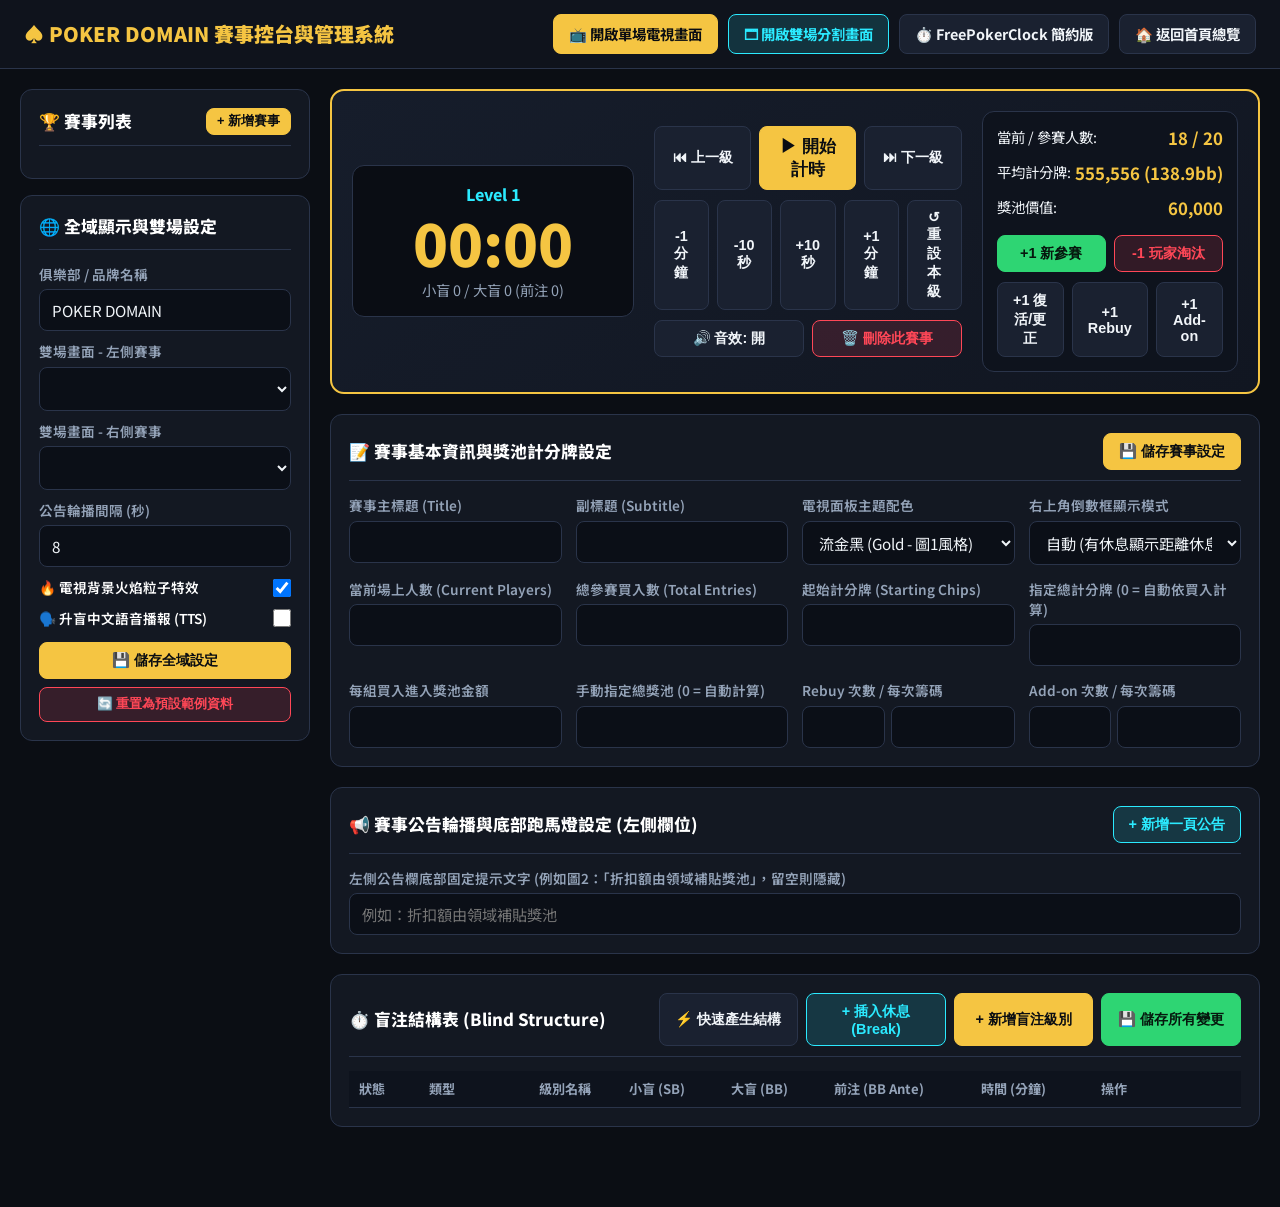
==== admin.html @ d347190b "Add files via upload" ====
<!DOCTYPE html>
<html lang="zh-Hant">
<head>
    <meta charset="UTF-8">
    <meta name="viewport" content="width=device-width, initial-scale=1.0">
    <title>賽事後台控台 - POKER DOMAIN</title>
    <link href="https://fonts.googleapis.com/css2?family=Noto+Sans+TC:wght@400;500;700;900&display=swap" rel="stylesheet">
    <style>
        :root {
            --bg: #0b0e14;
            --card: #131822;
            --card-alt: #1a2130;
            --border: #2a344a;
            --gold: #f5c542;
            --cyan: #2beaff;
            --green: #2ed573;
            --red: #ff4757;
            --text: #f1f5f9;
            --muted: #94a3b8;
        }
        * { box-sizing: border-box; margin: 0; padding: 0; }
        body {
            background: var(--bg);
            color: var(--text);
            font-family: 'Noto Sans TC', -apple-system, sans-serif;
            line-height: 1.5;
            padding-bottom: 60px;
        }
        .topbar {
            background: #0f131c;
            border-bottom: 1px solid var(--border);
            padding: 14px 24px;
            display: flex;
            justify-content: space-between;
            align-items: center;
            flex-wrap: wrap;
            gap: 12px;
            position: sticky;
            top: 0;
            z-index: 100;
        }
        .topbar-brand {
            display: flex;
            align-items: center;
            gap: 10px;
            font-weight: 900;
            font-size: 1.25rem;
            color: var(--gold);
            text-decoration: none;
        }
        .topbar-links { display: flex; gap: 10px; flex-wrap: wrap; }
        .btn {
            appearance: none;
            border: 1px solid var(--border);
            background: var(--card-alt);
            color: var(--text);
            padding: 8px 15px;
            border-radius: 8px;
            font-size: 0.9rem;
            font-weight: 700;
            cursor: pointer;
            text-decoration: none;
            display: inline-flex;
            align-items: center;
            justify-content: center;
            gap: 6px;
            transition: all 0.15s ease;
        }
        .btn:hover { border-color: var(--gold); color: var(--gold); }
        .btn-gold { background: var(--gold); color: #0a0d12; border-color: var(--gold); }
        .btn-gold:hover { background: #ffd45e; color: #000; }
        .btn-cyan { background: rgba(43,234,255,0.15); color: var(--cyan); border-color: var(--cyan); }
        .btn-cyan:hover { background: var(--cyan); color: #000; }
        .btn-green { background: var(--green); color: #06180e; border-color: var(--green); }
        .btn-red { background: rgba(255,71,87,0.15); color: var(--red); border-color: var(--red); }
        .btn-red:hover { background: var(--red); color: #fff; }
        .container {
            max-width: 1400px;
            margin: 20px auto;
            padding: 0 20px;
            display: grid;
            grid-template-columns: 290px 1fr;
            gap: 20px;
        }
        @media (max-width: 980px) { .container { grid-template-columns: 1fr; } }
        .sidebar { display: flex; flex-direction: column; gap: 16px; }
        .panel { background: var(--card); border: 1px solid var(--border); border-radius: 12px; padding: 18px; }
        .panel-title {
            font-size: 1.05rem;
            font-weight: 800;
            margin-bottom: 14px;
            display: flex;
            justify-content: space-between;
            align-items: center;
            color: #fff;
            border-bottom: 1px solid var(--border);
            padding-bottom: 10px;
        }
        .tourney-list { display: flex; flex-direction: column; gap: 8px; }
        .tourney-item {
            padding: 12px 14px;
            border-radius: 8px;
            border: 1px solid var(--border);
            background: var(--card-alt);
            cursor: pointer;
            transition: all 0.15s;
            display: flex;
            justify-content: space-between;
            align-items: center;
        }
        .tourney-item.active { border-color: var(--gold); background: rgba(245, 197, 66, 0.1); }
        .tourney-item-name { font-weight: 700; font-size: 0.95rem; }
        .tourney-item-meta { font-size: 0.8rem; color: var(--muted); margin-top: 2px; }
        .status-dot { width: 10px; height: 10px; border-radius: 50%; display: inline-block; }
        .status-dot.running { background: var(--green); box-shadow: 0 0 8px var(--green); }
        .status-dot.paused { background: var(--gold); }
        .main-col { display: flex; flex-direction: column; gap: 20px; }
        .live-deck {
            background: linear-gradient(145deg, #161d2b, #111621);
            border: 2px solid var(--gold);
            border-radius: 14px;
            padding: 20px;
            display: grid;
            grid-template-columns: 1.1fr 1.2fr 1fr;
            gap: 20px;
            align-items: center;
        }
        @media (max-width: 1100px) { .live-deck { grid-template-columns: 1fr; } }
        .live-clock-box { text-align: center; background: #0a0d14; border: 1px solid var(--border); border-radius: 12px; padding: 16px; }
        .live-clock-digits { font-size: 3.6rem; font-weight: 900; font-variant-numeric: tabular-nums; color: var(--gold); line-height: 1.05; margin: 6px 0; }
        .live-level-badge { font-size: 1rem; font-weight: 800; color: var(--cyan); }
        .deck-buttons-grid { display: flex; flex-direction: column; gap: 10px; }
        .btn-row { display: flex; gap: 8px; flex-wrap: wrap; }
        .btn-row .btn { flex: 1; }
        .player-quick-box { background: #0e131d; border: 1px solid var(--border); border-radius: 12px; padding: 14px; display: flex; flex-direction: column; gap: 10px; }
        .pq-stat { display: flex; justify-content: space-between; font-size: 0.9rem; }
        .pq-stat strong { font-size: 1.05rem; color: var(--gold); }
        .form-grid { display: grid; grid-template-columns: repeat(auto-fit, minmax(210px, 1fr)); gap: 14px; }
        .form-group { display: flex; flex-direction: column; gap: 5px; }
        .form-group label { font-size: 0.85rem; font-weight: 600; color: var(--muted); }
        input[type="text"], input[type="number"], select, textarea {
            background: #0b0f17;
            border: 1px solid var(--border);
            color: var(--text);
            padding: 9px 12px;
            border-radius: 8px;
            font-size: 0.95rem;
            font-family: inherit;
        }
        input:focus, select:focus, textarea:focus { outline: none; border-color: var(--gold); }
        .table-wrap { overflow-x: auto; }
        table.levels-table { width: 100%; border-collapse: collapse; font-size: 0.92rem; }
        table.levels-table th, table.levels-table td { padding: 8px 10px; border-bottom: 1px solid var(--border); text-align: left; }
        table.levels-table th { color: var(--muted); font-weight: 700; font-size: 0.82rem; background: #0e131d; }
        table.levels-table tr.current-row { background: rgba(245, 197, 66, 0.14); }
        table.levels-table tr.break-row { background: rgba(43, 234, 255, 0.08); }
        table.levels-table input { width: 100%; padding: 6px 8px; }
        .ann-item {
            background: var(--card-alt);
            border: 1px solid var(--border);
            border-radius: 8px;
            padding: 12px;
            margin-bottom: 10px;
            display: grid;
            grid-template-columns: 200px 1fr auto;
            gap: 10px;
            align-items: start;
        }
        @media (max-width: 768px) { .ann-item { grid-template-columns: 1fr; } }
        .toast {
            position: fixed;
            bottom: 24px;
            right: 24px;
            background: var(--green);
            color: #041b0d;
            padding: 12px 22px;
            border-radius: 8px;
            font-weight: 800;
            box-shadow: 0 8px 25px rgba(0,0,0,0.5);
            transform: translateY(100px);
            opacity: 0;
            transition: all 0.25s ease;
            z-index: 999;
        }
        .toast.show { transform: translateY(0); opacity: 1; }
    </style>
</head>
<body>
    <header class="topbar">
        <a href="index.html" class="topbar-brand">♠ POKER DOMAIN 賽事控台與管理系統</a>
        <div class="topbar-links">
            <a href="display.html" target="_blank" id="linkSingleView" class="btn btn-gold">📺 開啟單場電視畫面</a>
            <a href="dual.html" target="_blank" class="btn btn-cyan">🗔 開啟雙場分割畫面</a>
            <a href="freeclock.html" target="_blank" id="linkFreeClock" class="btn">⏱️ FreePokerClock 簡約版</a>
            <a href="index.html" class="btn">🏠 返回首頁總覽</a>
        </div>
    </header>

    <div class="container">
        <aside class="sidebar">
            <div class="panel">
                <div class="panel-title">
                    <span>🏆 賽事列表</span>
                    <button type="button" class="btn btn-gold" style="padding:4px 10px; font-size:0.8rem;" id="btnOpenCreate">+ 新增賽事</button>
                </div>
                <div class="tourney-list" id="tourneyList"></div>
            </div>

            <div class="panel" id="createPanel" style="display:none; border-color:var(--gold);">
                <div class="panel-title">✨ 建立新賽事</div>
                <div class="form-group" style="margin-bottom:10px;">
                    <label>賽事名稱</label>
                    <input type="text" id="newTourneyTitle" value="週末撲克錦標賽">
                </div>
                <div class="form-group" style="margin-bottom:10px;">
                    <label>盲注模板</label>
                    <select id="newTourneyTemplate">
                        <option value="standard">標準錦標賽 (20分鐘/級 + 休息)</option>
                        <option value="turbo">快速賽 Turbo (10分鐘/級)</option>
                        <option value="timed">限時錦標賽 (30分/60分)</option>
                    </select>
                </div>
                <div class="form-group" style="margin-bottom:14px;">
                    <label>視覺主題</label>
                    <select id="newTourneyTheme">
                        <option value="gold">流金黑 (Gold)</option>
                        <option value="cyan">電光藍 (Cyan)</option>
                        <option value="red">經典紅 (Red)</option>
                        <option value="emerald">撲克綠 (Emerald)</option>
                    </select>
                </div>
                <div class="btn-row">
                    <button type="button" class="btn btn-gold" id="btnConfirmCreate">建立</button>
                    <button type="button" class="btn" id="btnCancelCreate">取消</button>
                </div>
            </div>

            <div class="panel">
                <div class="panel-title">🌐 全域顯示與雙場設定</div>
                <div class="form-group" style="margin-bottom:10px;">
                    <label>俱樂部 / 品牌名稱</label>
                    <input type="text" id="setBrandName" value="POKER DOMAIN">
                </div>
                <div class="form-group" style="margin-bottom:10px;">
                    <label>雙場畫面 - 左側賽事</label>
                    <select id="setDualLeft"></select>
                </div>
                <div class="form-group" style="margin-bottom:10px;">
                    <label>雙場畫面 - 右側賽事</label>
                    <select id="setDualRight"></select>
                </div>
                <div class="form-group" style="margin-bottom:10px;">
                    <label>公告輪播間隔 (秒)</label>
                    <input type="number" id="setAnnInterval" min="3" max="120" value="8">
                </div>
                <div class="form-group" style="margin-bottom:10px; flex-direction:row; align-items:center; justify-content:space-between;">
                    <label style="color:#fff;">🔥 電視背景火焰粒子特效</label>
                    <input type="checkbox" id="setFireEffect" checked style="width:18px; height:18px;">
                </div>
                <div class="form-group" style="margin-bottom:14px; flex-direction:row; align-items:center; justify-content:space-between;">
                    <label style="color:#fff;">🗣️ 升盲中文語音播報 (TTS)</label>
                    <input type="checkbox" id="setVoiceEnabled" style="width:18px; height:18px;">
                </div>
                <button type="button" class="btn btn-gold" style="width:100%; margin-bottom:8px;" id="btnSaveGlobal">💾 儲存全域設定</button>
                <button type="button" class="btn btn-red" style="width:100%; font-size:0.8rem;" id="btnResetDemo">🔄 重置為預設範例資料</button>
            </div>
        </aside>

        <main class="main-col">
            <section class="live-deck">
                <div class="live-clock-box">
                    <div class="live-level-badge" id="rcLevelBadge">Level 1</div>
                    <div class="live-clock-digits" id="rcTimer">00:00</div>
                    <div style="font-size:0.9rem; color:var(--muted);" id="rcBlindsInfo">小盲 0 / 大盲 0 (前注 0)</div>
                </div>

                <div class="deck-buttons-grid">
                    <div class="btn-row">
                        <button type="button" class="btn" id="rcPrevLvl">⏮ 上一級</button>
                        <button type="button" class="btn btn-gold" id="rcPlayPause" style="font-size:1.05rem;">▶ 開始計時</button>
                        <button type="button" class="btn" id="rcNextLvl">⏭ 下一級</button>
                    </div>
                    <div class="btn-row">
                        <button type="button" class="btn" data-adj="-60">-1 分鐘</button>
                        <button type="button" class="btn" data-adj="-10">-10 秒</button>
                        <button type="button" class="btn" data-adj="10">+10 秒</button>
                        <button type="button" class="btn" data-adj="60">+1 分鐘</button>
                        <button type="button" class="btn" id="rcResetTime">↺ 重設本級</button>
                    </div>
                    <div class="btn-row">
                        <button type="button" class="btn" id="rcToggleSound">🔊 音效: 開</button>
                        <button type="button" class="btn btn-red" id="rcDeleteTourney">🗑️ 刪除此賽事</button>
                    </div>
                </div>

                <div class="player-quick-box">
                    <div class="pq-stat"><span>當前 / 參賽人數:</span><strong id="rcPlayersText">18 / 20</strong></div>
                    <div class="pq-stat"><span>平均計分牌:</span><strong id="rcAvgStackText">555,556 (138.9bb)</strong></div>
                    <div class="pq-stat"><span>獎池價值:</span><strong id="rcPrizeText">60,000</strong></div>
                    <div class="btn-row" style="margin-top:4px;">
                        <button type="button" class="btn btn-green" id="rcBtnBuyin">+1 新參賽</button>
                        <button type="button" class="btn btn-red" id="rcBtnBust">-1 玩家淘汰</button>
                    </div>
                    <div class="btn-row">
                        <button type="button" class="btn" id="rcBtnRevive">+1 復活/更正</button>
                        <button type="button" class="btn" id="rcBtnRebuy">+1 Rebuy</button>
                        <button type="button" class="btn" id="rcBtnAddon">+1 Add-on</button>
                    </div>
                </div>
            </section>

            <section class="panel">
                <div class="panel-title">
                    <span>📝 賽事基本資訊與獎池計分牌設定</span>
                    <button type="button" class="btn btn-gold" id="btnSaveTourneyTop">💾 儲存賽事設定</button>
                </div>
                <div class="form-grid">
                    <div class="form-group"><label>賽事主標題 (Title)</label><input type="text" id="f_title"></div>
                    <div class="form-group"><label>副標題 (Subtitle)</label><input type="text" id="f_subtitle"></div>
                    <div class="form-group">
                        <label>電視面板主題配色</label>
                        <select id="f_theme">
                            <option value="gold">流金黑 (Gold - 圖1風格)</option>
                            <option value="cyan">電光藍 (Cyan - 圖2風格)</option>
                            <option value="red">經典紅 (Red - FreePokerClock)</option>
                            <option value="emerald">皇家綠 (Emerald Green)</option>
                        </select>
                    </div>
                    <div class="form-group">
                        <label>右上角倒數框顯示模式</label>
                        <select id="f_right_top_mode">
                            <option value="auto">自動 (有休息顯示距離休息，否則距離結束)</option>
                            <option value="end">固定顯示「距離賽事結束」(如圖1)</option>
                            <option value="break">固定顯示「距離休息」(如圖2)</option>
                        </select>
                    </div>
                    <div class="form-group"><label>當前場上人數 (Current Players)</label><input type="number" id="f_current_players" min="0"></div>
                    <div class="form-group"><label>總參賽買入數 (Total Entries)</label><input type="number" id="f_total_entries" min="0"></div>
                    <div class="form-group"><label>起始計分牌 (Starting Chips)</label><input type="number" id="f_starting_chips" min="0" step="100"></div>
                    <div class="form-group"><label>指定總計分牌 (0 = 自動依買入計算)</label><input type="number" id="f_manual_total_chips" min="0" step="1000"></div>
                    <div class="form-group"><label>每組買入進入獎池金額</label><input type="number" id="f_buyin_prize" min="0" step="100"></div>
                    <div class="form-group"><label>手動指定總獎池 (0 = 自動計算)</label><input type="number" id="f_manual_prize_pool" min="0" step="100"></div>
                    <div class="form-group">
                        <label>Rebuy 次數 / 每次籌碼</label>
                        <div style="display:flex; gap:6px;">
                            <input type="number" id="f_rebuy_count" min="0" style="width:40%;">
                            <input type="number" id="f_rebuy_chips" min="0" step="1000" style="width:60%;">
                        </div>
                    </div>
                    <div class="form-group">
                        <label>Add-on 次數 / 每次籌碼</label>
                        <div style="display:flex; gap:6px;">
                            <input type="number" id="f_addon_count" min="0" style="width:40%;">
                            <input type="number" id="f_addon_chips" min="0" step="1000" style="width:60%;">
                        </div>
                    </div>
                </div>
            </section>

            <section class="panel">
                <div class="panel-title">
                    <span>📢 賽事公告輪播與底部跑馬燈設定 (左側欄位)</span>
                    <button type="button" class="btn btn-cyan" id="btnAddAnn">+ 新增一頁公告</button>
                </div>
                <div id="annListContainer"></div>
                <div class="form-group" style="margin-top:12px;">
                    <label>左側公告欄底部固定提示文字 (例如圖2：「折扣額由領域補貼獎池」，留空則隱藏)</label>
                    <input type="text" id="f_footer_notice" placeholder="例如：折扣額由領域補貼獎池">
                </div>
            </section>

            <section class="panel">
                <div class="panel-title">
                    <span>⏱️ 盲注結構表 (Blind Structure)</span>
                    <div class="btn-row">
                        <button type="button" class="btn" id="btnAutoGen">⚡ 快速產生結構</button>
                        <button type="button" class="btn btn-cyan" id="btnAddBreak">+ 插入休息 (Break)</button>
                        <button type="button" class="btn btn-gold" id="btnAddLevel">+ 新增盲注級別</button>
                        <button type="button" class="btn btn-green" id="btnSaveTourneyBottom">💾 儲存所有變更</button>
                    </div>
                </div>

                <div class="table-wrap">
                    <table class="levels-table">
                        <thead>
                            <tr>
                                <th style="width:70px;">狀態</th>
                                <th style="width:110px;">類型</th>
                                <th style="width:90px;">級別名稱</th>
                                <th>小盲 (SB)</th>
                                <th>大盲 (BB)</th>
                                <th>前注 (BB Ante)</th>
                                <th style="width:120px;">時間 (分鐘)</th>
                                <th style="width:150px;">操作</th>
                            </tr>
                        </thead>
                        <tbody id="levelsTableBody"></tbody>
                    </table>
                </div>
            </section>
        </main>
    </div>

    <div class="toast" id="toastMsg">✅ 已成功儲存變更並同步至電視畫面！</div>

    <script src="assets/js/local-backend.js"></script>
    <script>
        const urlParams = new URLSearchParams(window.location.search);
        let state = window.PokerLocalStore ? window.PokerLocalStore.getState() : {};
        let selectedId = urlParams.get('id') || 'tourney_1';
        let formLevels = [];
        let formAnns = [];
        let isEditingDirty = false;

        function showToast(msg = '✅ 已成功儲存變更並同步至電視畫面！') {
            const t = document.getElementById('toastMsg');
            t.textContent = msg;
            t.classList.add('show');
            setTimeout(() => t.classList.remove('show'), 2500);
        }

        function fmtNum(n) { return (Number(n) || 0).toLocaleString('en-US'); }
        function fmtClock(sec) {
            const s = Math.max(0, Math.floor(Number(sec) || 0));
            const m = Math.floor(s / 60);
            const r = s % 60;
            return (m < 10 ? '0' + m : m) + ':' + (r < 10 ? '0' + r : r);
        }

        async function apiCall(payload, toastText = null) {
            const res = await fetch('api.php', {
                method: 'POST',
                headers: { 'Content-Type': 'application/json' },
                body: JSON.stringify(payload)
            });
            const json = await res.json();
            if (json && json.ok) {
                state = json.data;
                if (!state.tournaments[selectedId]) {
                    selectedId = Object.keys(state.tournaments)[0];
                }
                if (toastText) {
                    isEditingDirty = false;
                    loadTournamentIntoForm();
                    showToast(toastText);
                } else {
                    renderLiveStatusOnly();
                }
            }
        }

        function renderSidebarAndSelects() {
            const listEl = document.getElementById('tourneyList');
            const selLeft = document.getElementById('setDualLeft');
            const selRight = document.getElementById('setDualRight');
            listEl.innerHTML = '';
            selLeft.innerHTML = '';
            selRight.innerHTML = '';

            const settings = state.settings || {};

            Object.values(state.tournaments || {}).forEach(t => {
                const item = document.createElement('div');
                item.className = 'tourney-item' + (t.id === selectedId ? ' active' : '');
                const cur = (t.computed && t.computed.current_level) || {};
                const lvlText = cur.type === 'break' ? '休息中' : ('Level ' + (cur.level || 1));
                item.innerHTML = `
                    <div>
                        <div class="tourney-item-name">${t.title}</div>
                        <div class="tourney-item-meta">${lvlText} • ${fmtClock(t.remaining_seconds)} • ${t.current_players}/${t.total_entries}人</div>
                    </div>
                    <span class="status-dot ${t.status === 'running' ? 'running' : 'paused'}"></span>
                `;
                item.onclick = () => {
                    selectedId = t.id;
                    isEditingDirty = false;
                    history.replaceState(null, '', 'admin.html?id=' + encodeURIComponent(selectedId));
                    loadTournamentIntoForm();
                    renderSidebarAndSelects();
                };
                listEl.appendChild(item);

                selLeft.add(new Option(t.title, t.id, false, settings.dual_left_id === t.id));
                selRight.add(new Option(t.title, t.id, false, settings.dual_right_id === t.id));
            });

            document.getElementById('linkSingleView').href = 'display.html?id=' + encodeURIComponent(selectedId);
            document.getElementById('linkFreeClock').href = 'freeclock.html?id=' + encodeURIComponent(selectedId);
        }

        function renderLiveStatusOnly() {
            renderSidebarAndSelects();
            const t = state.tournaments && state.tournaments[selectedId];
            if (!t) return;
            const c = t.computed || {};
            const cur = c.current_level || {};

            document.getElementById('rcLevelBadge').textContent = cur.type === 'break' ? '休息時間 (Break)' : `Level ${cur.level} (${t.status === 'running' ? '進行中' : '暫停中'})`;
            document.getElementById('rcTimer').textContent = fmtClock(t.remaining_seconds);
            document.getElementById('rcBlindsInfo').textContent = cur.type === 'break'
                ? '中場休息時間'
                : `小盲 ${fmtNum(cur.sb)} / 大盲 ${fmtNum(cur.bb)} (前注 ${fmtNum(cur.ante)})`;

            document.getElementById('rcPlayPause').textContent = t.status === 'running' ? '⏸ 暫停計時' : '▶ 開始計時';
            document.getElementById('rcToggleSound').textContent = t.sound_enabled ? '🔊 音效: 開' : '🔇 音效: 關';
            document.getElementById('rcPlayersText').textContent = `${t.current_players} / ${t.total_entries}`;
            document.getElementById('rcAvgStackText').textContent = `${fmtNum(c.avg_chips)} (${c.avg_bb}bb)`;
            document.getElementById('rcPrizeText').textContent = fmtNum(c.prize_pool);

            if (!isEditingDirty) {
                document.getElementById('f_current_players').value = t.current_players;
                document.getElementById('f_total_entries').value = t.total_entries;
                document.getElementById('f_rebuy_count').value = t.rebuy_count || 0;
                document.getElementById('f_addon_count').value = t.addon_count || 0;
            }

            const rows = document.querySelectorAll('#levelsTableBody tr');
            rows.forEach((r, idx) => r.classList.toggle('current-row', idx === t.current_level_index));
        }

        function loadTournamentIntoForm() {
            const t = state.tournaments && state.tournaments[selectedId];
            if (!t) return;

            const s = state.settings || {};
            document.getElementById('setBrandName').value = s.brand_name || 'POKER DOMAIN';
            document.getElementById('setAnnInterval').value = s.announcement_interval || 8;
            document.getElementById('setFireEffect').checked = s.fire_effect !== false;
            document.getElementById('setVoiceEnabled').checked = !!s.voice_enabled;

            document.getElementById('f_title').value = t.title || '';
            document.getElementById('f_subtitle').value = t.subtitle || '';
            document.getElementById('f_theme').value = t.theme || 'gold';
            document.getElementById('f_right_top_mode').value = t.right_top_mode || 'auto';
            document.getElementById('f_current_players').value = t.current_players ?? 0;
            document.getElementById('f_total_entries').value = t.total_entries ?? 0;
            document.getElementById('f_starting_chips').value = t.starting_chips ?? 30000;
            document.getElementById('f_manual_total_chips').value = t.manual_total_chips ?? 0;
            document.getElementById('f_buyin_prize').value = t.buyin_prize ?? 1000;
            document.getElementById('f_manual_prize_pool').value = t.manual_prize_pool ?? 0;
            document.getElementById('f_rebuy_count').value = t.rebuy_count ?? 0;
            document.getElementById('f_rebuy_chips').value = t.rebuy_chips ?? 30000;
            document.getElementById('f_addon_count').value = t.addon_count ?? 0;
            document.getElementById('f_addon_chips').value = t.addon_chips ?? 30000;
            document.getElementById('f_footer_notice').value = t.footer_notice || '';

            formAnns = JSON.parse(JSON.stringify(t.announcements || []));
            formLevels = JSON.parse(JSON.stringify(t.levels || []));

            renderAnnouncementsEditor();
            renderLevelsEditor();
            renderLiveStatusOnly();
        }

        function renderAnnouncementsEditor() {
            const container = document.getElementById('annListContainer');
            container.innerHTML = '';
            formAnns.forEach((ann, idx) => {
                const div = document.createElement('div');
                div.className = 'ann-item';
                div.innerHTML = `
                    <div class="form-group">
                        <label>公告標題 (第 ${idx + 1} 頁)</label>
                        <input type="text" value="${(ann.title || '').replace(/"/g, '&quot;')}" data-ann-title="${idx}">
                    </div>
                    <div class="form-group">
                        <label>公告內容 (支援多行換行)</label>
                        <textarea rows="2" data-ann-content="${idx}">${ann.content || ''}</textarea>
                    </div>
                    <div style="padding-top:22px;">
                        <button type="button" class="btn btn-red" data-ann-del="${idx}">刪除</button>
                    </div>
                `;
                container.appendChild(div);
            });

            container.querySelectorAll('[data-ann-title]').forEach(el => {
                el.oninput = (e) => { isEditingDirty = true; formAnns[e.target.dataset.annTitle].title = e.target.value; };
            });
            container.querySelectorAll('[data-ann-content]').forEach(el => {
                el.oninput = (e) => { isEditingDirty = true; formAnns[e.target.dataset.annContent].content = e.target.value; };
            });
            container.querySelectorAll('[data-ann-del]').forEach(el => {
                el.onclick = (e) => {
                    isEditingDirty = true;
                    formAnns.splice(Number(e.target.dataset.annDel), 1);
                    renderAnnouncementsEditor();
                };
            });
        }

        function renderLevelsEditor() {
            const tbody = document.getElementById('levelsTableBody');
            tbody.innerHTML = '';
            const t = state.tournaments && state.tournaments[selectedId];
            let lvlCounter = 1;

            formLevels.forEach((lvl, idx) => {
                const isBreak = lvl.type === 'break';
                const displayLvl = isBreak ? '休息' : ('Level ' + (lvlCounter++));
                const tr = document.createElement('tr');
                if (idx === (t && t.current_level_index)) tr.classList.add('current-row');
                if (isBreak) tr.classList.add('break-row');
                const mins = Math.round((Number(lvl.duration) || 900) / 60);

                tr.innerHTML = `
                    <td>
                        <button type="button" class="btn" style="padding:4px 8px; font-size:0.78rem;" data-jump="${idx}">
                            ${idx === (t && t.current_level_index) ? '▶ 當前' : '跳至此級'}
                        </button>
                    </td>
                    <td>
                        <select data-lvl-type="${idx}">
                            <option value="level" ${!isBreak ? 'selected' : ''}>一般盲注</option>
                            <option value="break" ${isBreak ? 'selected' : ''}>中場休息</option>
                        </select>
                    </td>
                    <td style="font-weight:700;">${displayLvl}</td>
                    <td><input type="number" value="${isBreak ? 0 : lvl.sb}" ${isBreak ? 'disabled' : ''} data-lvl-sb="${idx}"></td>
                    <td><input type="number" value="${isBreak ? 0 : lvl.bb}" ${isBreak ? 'disabled' : ''} data-lvl-bb="${idx}"></td>
                    <td><input type="number" value="${isBreak ? 0 : lvl.ante}" ${isBreak ? 'disabled' : ''} data-lvl-ante="${idx}"></td>
                    <td><input type="number" value="${mins}" min="1" data-lvl-mins="${idx}"></td>
                    <td><button type="button" class="btn btn-red" style="padding:4px 10px; font-size:0.8rem;" data-lvl-del="${idx}">刪除</button></td>
                `;
                tbody.appendChild(tr);
            });

            tbody.querySelectorAll('[data-jump]').forEach(btn => {
                btn.onclick = (e) => apiCall({ action: 'change_level', tournament_id: selectedId, level_index: Number(e.currentTarget.dataset.jump) });
            });
            tbody.querySelectorAll('[data-lvl-type]').forEach(sel => {
                sel.onchange = (e) => { isEditingDirty = true; formLevels[Number(e.target.dataset.lvlType)].type = e.target.value; renderLevelsEditor(); };
            });
            tbody.querySelectorAll('[data-lvl-sb]').forEach(inp => {
                inp.oninput = (e) => { isEditingDirty = true; formLevels[e.target.dataset.lvlSb].sb = Number(e.target.value); };
            });
            tbody.querySelectorAll('[data-lvl-bb]').forEach(inp => {
                inp.oninput = (e) => { isEditingDirty = true; formLevels[e.target.dataset.lvlBb].bb = Number(e.target.value); };
            });
            tbody.querySelectorAll('[data-lvl-ante]').forEach(inp => {
                inp.oninput = (e) => { isEditingDirty = true; formLevels[e.target.dataset.lvlAnte].ante = Number(e.target.value); };
            });
            tbody.querySelectorAll('[data-lvl-mins]').forEach(inp => {
                inp.oninput = (e) => { isEditingDirty = true; formLevels[e.target.dataset.lvlMins].duration = Math.max(1, Number(e.target.value)) * 60; };
            });
            tbody.querySelectorAll('[data-lvl-del]').forEach(btn => {
                btn.onclick = (e) => {
                    if (formLevels.length <= 1) return alert('至少需要保留一個盲注級別');
                    isEditingDirty = true;
                    formLevels.splice(Number(e.currentTarget.dataset.lvlDel), 1);
                    renderLevelsEditor();
                };
            });
        }

        function saveCurrentTournament() {
            apiCall({
                action: 'save_tournament',
                tournament_id: selectedId,
                tournament: {
                    title: document.getElementById('f_title').value,
                    subtitle: document.getElementById('f_subtitle').value,
                    theme: document.getElementById('f_theme').value,
                    right_top_mode: document.getElementById('f_right_top_mode').value,
                    current_players: Number(document.getElementById('f_current_players').value),
                    total_entries: Number(document.getElementById('f_total_entries').value),
                    starting_chips: Number(document.getElementById('f_starting_chips').value),
                    manual_total_chips: Number(document.getElementById('f_manual_total_chips').value),
                    buyin_prize: Number(document.getElementById('f_buyin_prize').value),
                    manual_prize_pool: Number(document.getElementById('f_manual_prize_pool').value),
                    rebuy_count: Number(document.getElementById('f_rebuy_count').value),
                    rebuy_chips: Number(document.getElementById('f_rebuy_chips').value),
                    addon_count: Number(document.getElementById('f_addon_count').value),
                    addon_chips: Number(document.getElementById('f_addon_chips').value),
                    footer_notice: document.getElementById('f_footer_notice').value,
                    announcements: formAnns,
                    levels: formLevels
                }
            }, '✅ 賽事設定與盲注結構已儲存！');
        }

        document.getElementById('btnSaveTourneyTop').onclick = saveCurrentTournament;
        document.getElementById('btnSaveTourneyBottom').onclick = saveCurrentTournament;

        document.getElementById('btnAddAnn').onclick = () => {
            isEditingDirty = true;
            formAnns.push({ title: '賽事公告', content: '請輸入公告內容' });
            renderAnnouncementsEditor();
        };

        document.getElementById('btnAddLevel').onclick = () => {
            isEditingDirty = true;
            const lastLvl = [...formLevels].reverse().find(l => l.type !== 'break') || { sb: 1000, bb: 2000, ante: 2000, duration: 1200 };
            formLevels.push({
                type: 'level',
                level: formLevels.length + 1,
                sb: lastLvl.sb * 2,
                bb: lastLvl.bb * 2,
                ante: lastLvl.ante > 0 ? lastLvl.bb * 2 : 0,
                duration: lastLvl.duration
            });
            renderLevelsEditor();
        };

        document.getElementById('btnAddBreak').onclick = () => {
            isEditingDirty = true;
            formLevels.push({ type: 'break', level: '休息', sb: 0, bb: 0, ante: 0, duration: 600 });
            renderLevelsEditor();
        };

        document.getElementById('btnAutoGen').onclick = () => {
            const mins = Number(prompt('請輸入每級盲注時間 (分鐘)：', '15'));
            if (!mins || mins <= 0) return;
            const dur = mins * 60;
            const std = [
                [100,200,200],[200,400,400],[300,600,600],[400,800,800],['break',600],
                [500,1000,1000],[600,1200,1200],[800,1600,1600],[1000,2000,2000],['break',600],
                [1500,3000,3000],[2000,4000,4000],[3000,6000,6000],[4000,8000,8000],
                [5000,10000,10000],[8000,16000,16000],[10000,20000,20000]
            ];
            formLevels = std.map((item, i) => item[0] === 'break'
                ? { type: 'break', level: '休息', sb: 0, bb: 0, ante: 0, duration: item[1] }
                : { type: 'level', level: i + 1, sb: item[0], bb: item[1], ante: item[2], duration: dur }
            );
            isEditingDirty = true;
            renderLevelsEditor();
        };

        document.getElementById('rcPlayPause').onclick = () => apiCall({ action: 'toggle_play', tournament_id: selectedId });
        document.getElementById('rcPrevLvl').onclick = () => apiCall({ action: 'change_level', tournament_id: selectedId, delta: -1 });
        document.getElementById('rcNextLvl').onclick = () => apiCall({ action: 'change_level', tournament_id: selectedId, delta: 1 });
        document.getElementById('rcResetTime').onclick = () => apiCall({ action: 'adjust_time', tournament_id: selectedId, reset: true });
        document.getElementById('rcToggleSound').onclick = () => apiCall({ action: 'toggle_sound', tournament_id: selectedId });

        document.querySelectorAll('[data-adj]').forEach(btn => {
            btn.onclick = (e) => apiCall({ action: 'adjust_time', tournament_id: selectedId, delta: Number(e.currentTarget.dataset.adj) });
        });

        document.getElementById('rcBtnBuyin').onclick = () => apiCall({ action: 'adjust_players', tournament_id: selectedId, sub_action: 'buyin' });
        document.getElementById('rcBtnBust').onclick = () => apiCall({ action: 'adjust_players', tournament_id: selectedId, sub_action: 'bust' });
        document.getElementById('rcBtnRevive').onclick = () => apiCall({ action: 'adjust_players', tournament_id: selectedId, sub_action: 'revive' });
        document.getElementById('rcBtnRebuy').onclick = () => apiCall({ action: 'adjust_players', tournament_id: selectedId, sub_action: 'rebuy', delta: 1 });
        document.getElementById('rcBtnAddon').onclick = () => apiCall({ action: 'adjust_players', tournament_id: selectedId, sub_action: 'addon', delta: 1 });

        document.getElementById('rcDeleteTourney').onclick = () => {
            if (Object.keys(state.tournaments).length <= 1) return alert('至少需保留一場賽事！');
            if (confirm('確定要刪除此賽事嗎？')) {
                apiCall({ action: 'delete_tournament', tournament_id: selectedId }, '🗑️ 賽事已刪除');
            }
        };

        document.getElementById('btnOpenCreate').onclick = () => { document.getElementById('createPanel').style.display = 'block'; };
        document.getElementById('btnCancelCreate').onclick = () => { document.getElementById('createPanel').style.display = 'none'; };
        document.getElementById('btnConfirmCreate').onclick = async () => {
            const title = document.getElementById('newTourneyTitle').value || '新錦標賽';
            const template = document.getElementById('newTourneyTemplate').value;
            const theme = document.getElementById('newTourneyTheme').value;
            document.getElementById('createPanel').style.display = 'none';
            await apiCall({ action: 'create_tournament', title, template, theme }, '✨ 新賽事已建立！');
            const keys = Object.keys(state.tournaments);
            selectedId = keys[keys.length - 1];
            loadTournamentIntoForm();
        };

        document.getElementById('btnSaveGlobal').onclick = () => {
            apiCall({
                action: 'save_settings',
                settings: {
                    brand_name: document.getElementById('setBrandName').value,
                    dual_left_id: document.getElementById('setDualLeft').value,
                    dual_right_id: document.getElementById('setDualRight').value,
                    announcement_interval: Number(document.getElementById('setAnnInterval').value),
                    fire_effect: document.getElementById('setFireEffect').checked,
                    voice_enabled: document.getElementById('setVoiceEnabled').checked
                }
            }, '🌐 全域設定已更新！');
        };

        document.getElementById('btnResetDemo').onclick = () => {
            if (confirm('確定要重置所有賽事為預設的兩場範例賽事嗎？')) {
                apiCall({ action: 'reset_demo' }, '🔄 已恢復預設範例資料！');
            }
        };

        setInterval(() => {
            Object.values(state.tournaments || {}).forEach(t => {
                if (t.status === 'running' && t.remaining_seconds > 0) {
                    t.remaining_seconds--;
                }
            });
            renderLiveStatusOnly();
        }, 1000);

        setInterval(async () => {
            try {
                const res = await fetch('api.php?action=state&_t=' + Date.now(), { cache: 'no-store' });
                const json = await res.json();
                if (json && json.ok) {
                    state = json.data;
                    renderLiveStatusOnly();
                }
            } catch (e) {}
        }, 2500);

        // Fetch initial state then load form
        fetch('api.php?action=state&_t=' + Date.now()).then(r => r.json()).then(json => {
            if (json && json.ok) {
                state = json.data;
                if (!state.tournaments[selectedId]) selectedId = Object.keys(state.tournaments)[0];
                loadTournamentIntoForm();
            }
        });
    </script>
</body>
</html>
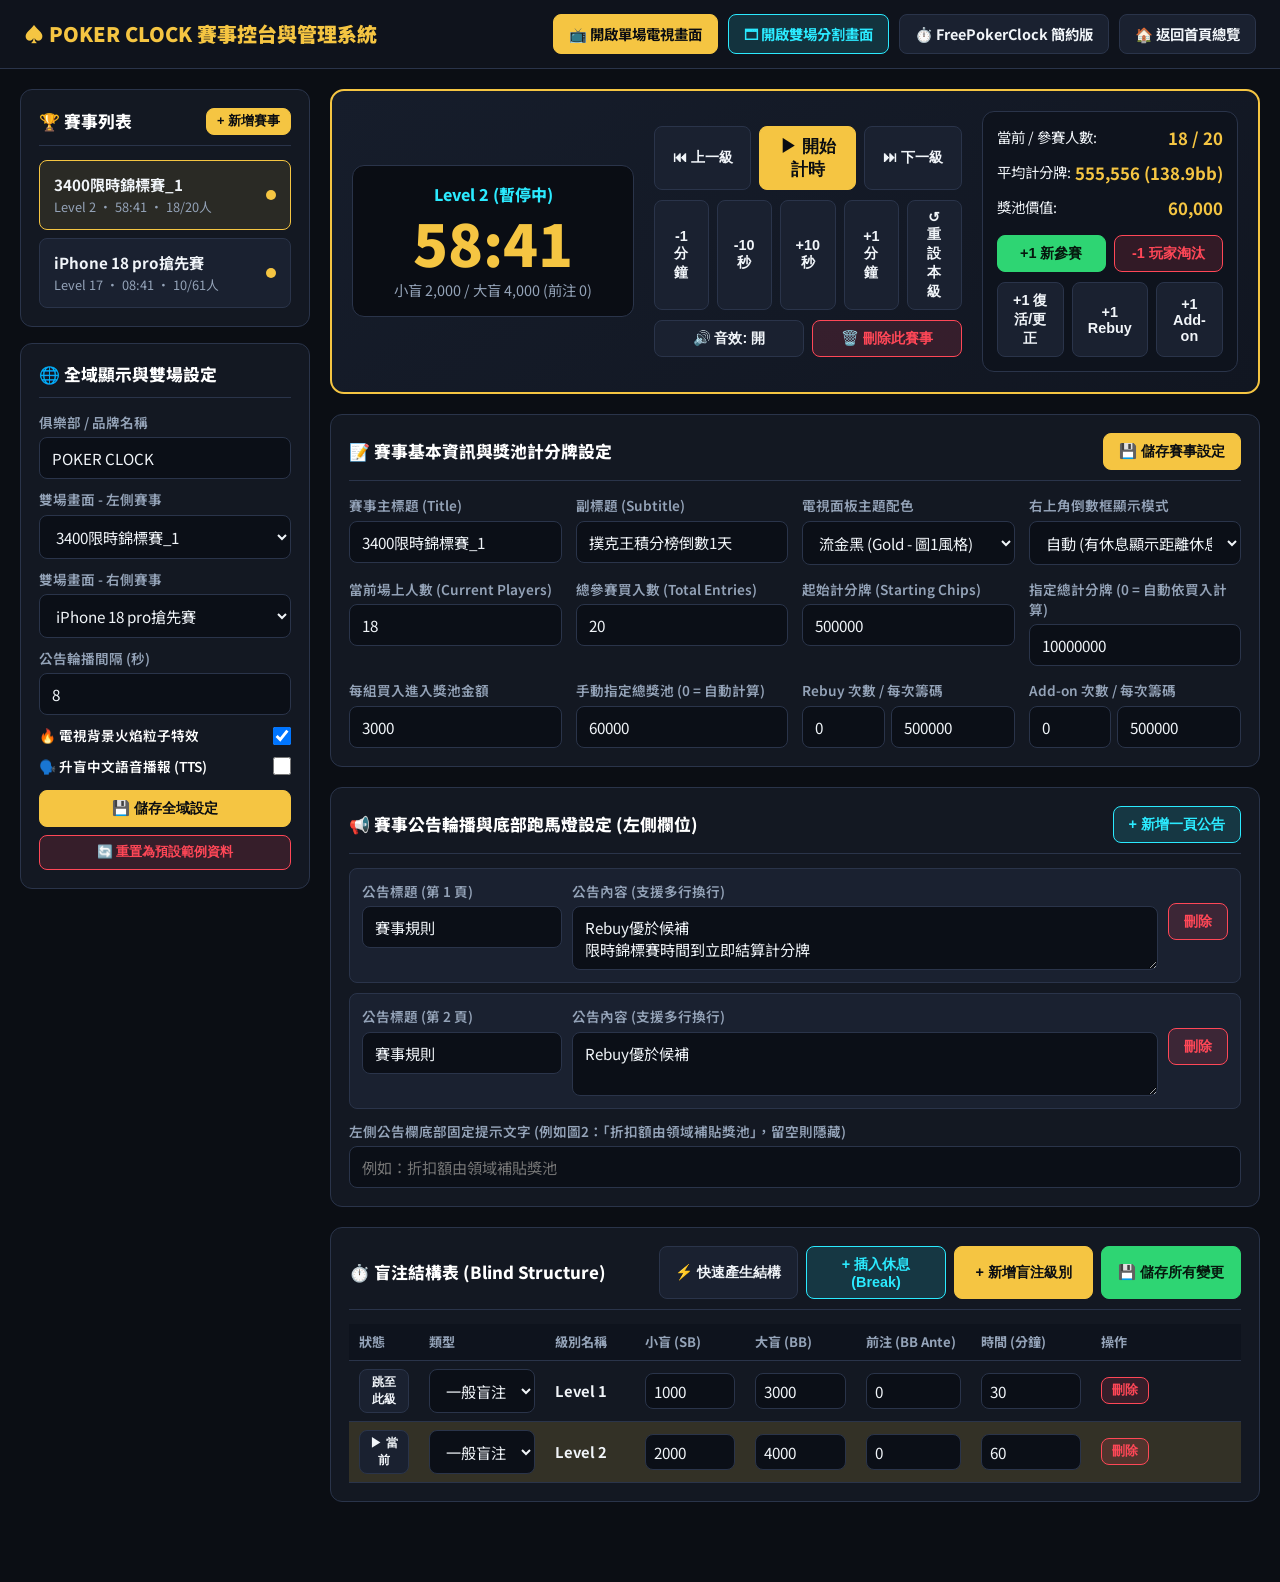
==== commit a8101e87: "Add files via upload" ====
--- a/admin.html
+++ b/admin.html
@@ -3,7 +3,7 @@
 <head>
     <meta charset="UTF-8">
     <meta name="viewport" content="width=device-width, initial-scale=1.0">
-    <title>賽事後台控台 - POKER DOMAIN</title>
+    <title>賽事後台控台 - POKER CLOCK</title>
     <link href="https://fonts.googleapis.com/css2?family=Noto+Sans+TC:wght@400;500;700;900&display=swap" rel="stylesheet">
     <style>
         :root {
@@ -187,7 +187,7 @@
 </head>
 <body>
     <header class="topbar">
-        <a href="index.html" class="topbar-brand">♠ POKER DOMAIN 賽事控台與管理系統</a>
+        <a href="index.html" class="topbar-brand">♠ POKER CLOCK 賽事控台與管理系統</a>
         <div class="topbar-links">
             <a href="display.html" target="_blank" id="linkSingleView" class="btn btn-gold">📺 開啟單場電視畫面</a>
             <a href="dual.html" target="_blank" class="btn btn-cyan">🗔 開啟雙場分割畫面</a>
@@ -239,7 +239,7 @@
                 <div class="panel-title">🌐 全域顯示與雙場設定</div>
                 <div class="form-group" style="margin-bottom:10px;">
                     <label>俱樂部 / 品牌名稱</label>
-                    <input type="text" id="setBrandName" value="POKER DOMAIN">
+                    <input type="text" id="setBrandName" value="POKER CLOCK">
                 </div>
                 <div class="form-group" style="margin-bottom:10px;">
                     <label>雙場畫面 - 左側賽事</label>
@@ -523,7 +523,7 @@
             if (!t) return;
 
             const s = state.settings || {};
-            document.getElementById('setBrandName').value = s.brand_name || 'POKER DOMAIN';
+            document.getElementById('setBrandName').value = s.brand_name || 'POKER CLOCK';
             document.getElementById('setAnnInterval').value = s.announcement_interval || 8;
             document.getElementById('setFireEffect').checked = s.fire_effect !== false;
             document.getElementById('setVoiceEnabled').checked = !!s.voice_enabled;
